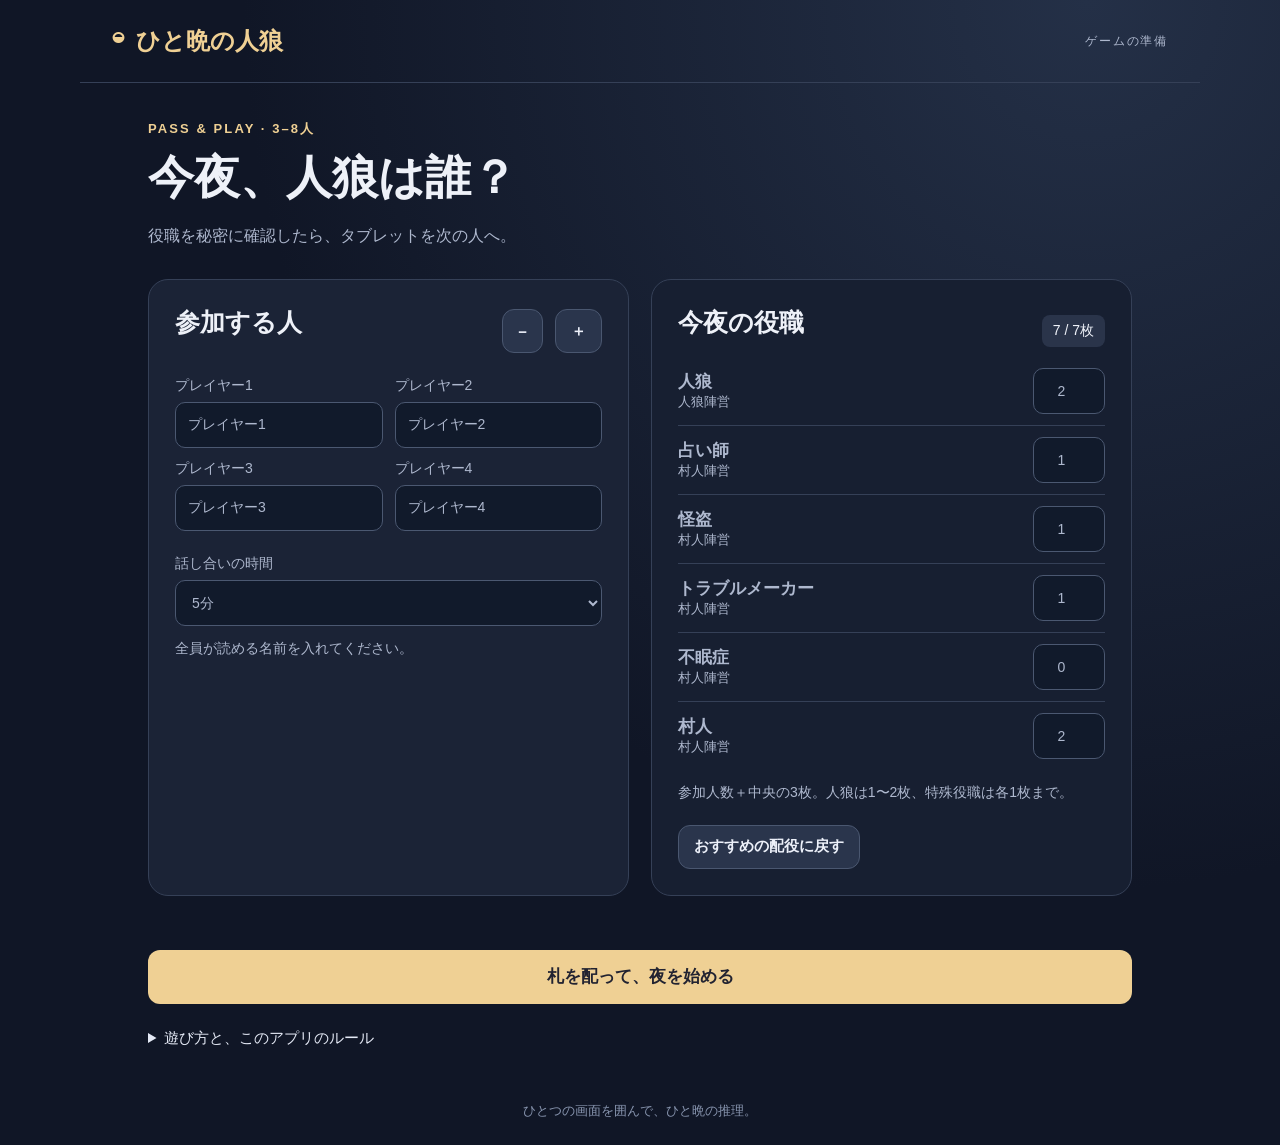
==== index.html @ 04d950d1 "Publish tablet pass-and-play werewolf game" ====
<!doctype html>
<html lang="ja"><head><meta charset="utf-8"><meta name="viewport" content="width=device-width,initial-scale=1"><meta name="theme-color" content="#11182b"><title>ひと晩の人狼</title><link rel="icon" href="data:image/svg+xml,%3Csvg xmlns='http://www.w3.org/2000/svg' viewBox='0 0 32 32'%3E%3Crect width='32' height='32' rx='8' fill='%2311182b'/%3E%3Cpath d='M23 7A11 11 0 1 0 25 24A10 10 0 0 1 23 7' fill='%23edcd87'/%3E%3C/svg%3E"><style>:root{color-scheme:dark;font-family:"Yu Gothic UI","Hiragino Sans",sans-serif;color:#eef1f8;background:#101626;--muted:#aeb8ce;--gold:#efd094;--line:#354057}*{box-sizing:border-box}body{margin:0;background:radial-gradient(ellipse at 85% 0,#243047 0,transparent 55%),#101626;min-height:100vh}header{max-width:1120px;margin:auto;padding:25px 32px;display:flex;justify-content:space-between;align-items:center;border-bottom:1px solid var(--line)}header a{color:var(--gold);text-decoration:none;font-size:24px;font-weight:700;display:flex;gap:12px}header span:last-child:not(a span){font-size:12px;letter-spacing:.15em;color:var(--muted)}main{max-width:1040px;margin:auto;padding:36px 28px;min-height:calc(100vh - 150px)}footer{text-align:center;color:#8895af;font-size:13px;padding:15px 20px 25px}h1{font-size:clamp(30px,4vw,46px);margin:10px 0 14px;line-height:1.3}h2{font-size:25px;margin:0 0 18px}h3{font-size:19px;margin:0 0 12px}p{color:var(--muted);line-height:1.8;margin:10px 0 20px;font-size:16px}.eyebrow{color:var(--gold);font-size:13px;font-weight:700;letter-spacing:.16em}.intro{margin-bottom:28px}.layout{display:grid;grid-template-columns:1fr 1fr;gap:22px}.panel{background:#1b2336;border:1px solid var(--line);border-radius:20px;padding:26px}.panel.soft{background:#171f31}.row{display:flex;gap:14px;align-items:center;justify-content:space-between}.stack{display:grid;gap:12px}.names{display:grid;grid-template-columns:1fr 1fr;gap:12px;margin-top:20px}label{font-size:14px;color:var(--muted);display:grid;gap:7px}input,select{font:inherit;color:inherit;background:#111a2b;border:1px solid #4b5871;border-radius:10px;min-height:46px;padding:10px 12px;width:100%}input[type=number]{width:72px;text-align:center}button{font:inherit;font-size:17px;font-weight:700;border:0;border-radius:12px;background:var(--gold);color:#222331;padding:15px 22px;min-height:54px;cursor:pointer;touch-action:manipulation}button:hover{filter:brightness(1.09)}button:disabled{opacity:.4;cursor:default}button.secondary{background:#2a354c;color:#ecf0f9;border:1px solid #4a5770}button.small{min-height:44px;padding:9px 15px;font-size:15px}button:focus-visible,a:focus-visible,input:focus-visible,select:focus-visible,summary:focus-visible{outline:3px solid #85c5ff;outline-offset:4px}.wide{width:100%;margin-top:20px}.role-row{display:grid;grid-template-columns:1fr auto;align-items:center;gap:15px;border-bottom:1px solid #354057;padding:11px 0}.role-row:last-child{border:0}.role-row strong{display:block;font-size:17px}.role-row span{font-size:13px;color:var(--muted)}.note{font-size:14px;color:var(--muted)}.error{color:#ffb1aa;font-size:15px;min-height:22px;margin-top:12px}details{margin-top:20px;line-height:1.8;color:var(--muted)}summary{cursor:pointer;color:#e4e9f5;font-size:15px}details p{font-size:14px} .handoff{max-width:620px;margin:30px auto;text-align:center}.seal{width:90px;height:90px;margin:0 auto 25px;border:1px solid #77829b;border-radius:50%;display:grid;place-items:center;font-size:38px;color:var(--gold);background:#242e43}.handoff h1{overflow-wrap:anywhere}.progress{margin:22px auto;display:flex;justify-content:center;gap:7px}.dot{height:6px;width:27px;border-radius:4px;background:#38435a}.dot.done{background:var(--gold)}.private{max-width:760px;margin:auto}.secret-head{display:flex;justify-content:space-between;align-items:center;gap:14px;margin-bottom:25px}.role-card{border:1px solid #9b895f;background:linear-gradient(120deg,#343440,#232c3c);text-align:center;padding:28px;border-radius:18px;margin-bottom:23px}.role-card.wolf{border-color:#a86c73;background:linear-gradient(120deg,#453040,#252738)}.role-card h1{color:var(--gold);font-size:38px}.role-card p{margin:4px 0}.choices{display:grid;grid-template-columns:repeat(2,minmax(0,1fr));gap:12px}.choice{background:#222d43;color:#f0f3fb;border:1px solid #56637b;overflow-wrap:anywhere}.choice.selected{background:#4b4638;border:2px solid var(--gold);color:var(--gold)}.reveal{padding:22px;background:#132c31;border:1px solid #49767c;border-radius:14px;margin:18px 0;color:#d6f3eb}.reveal strong{font-size:22px;display:block;margin:6px 0}.center-label{display:block;font-size:14px;color:var(--muted);margin:22px 0 12px}.clock{text-align:center;font-size:clamp(70px,12vw,116px);font-variant-numeric:tabular-nums;color:var(--gold);margin:26px 0}.discussion{max-width:700px;margin:auto}.badges{display:flex;flex-wrap:wrap;gap:8px;margin:18px 0}.badge{font-size:14px;background:#2a344a;border-radius:8px;padding:7px 11px}.result-table{width:100%;border-collapse:collapse;margin-top:16px;text-align:left}.result-table th,.result-table td{padding:14px 8px;border-bottom:1px solid var(--line);font-size:15px;overflow-wrap:anywhere}.result-table th{color:var(--muted);font-weight:400}.result-table tr.exiled{background:#42313e}.win{color:var(--gold)}#privacy{position:fixed;inset:0;z-index:9;background:#101626;display:grid;place-items:center;padding:24px}#privacy[hidden]{display:none}#privacy .panel{max-width:520px;width:100%;text-align:center}.actions{display:flex;gap:12px;flex-wrap:wrap}.actions button{flex:1}.public-grid{display:grid;grid-template-columns:1fr 1fr;gap:22px}.muted{color:var(--muted)}@media(max-width:700px){header{padding:18px 20px}header a{font-size:20px}main{padding:26px 18px}.layout,.public-grid{grid-template-columns:1fr}.panel{padding:21px}.handoff{margin:15px auto}.secret-head{align-items:flex-start}.secret-head .small{font-size:13px;padding:9px 10px}.role-card{padding:23px 18px}.result-table th,.result-table td{font-size:13px;padding:12px 5px}.clock{margin:16px 0}.names{gap:10px}h1{font-size:32px}}@media(prefers-reduced-motion:no-preference){main{animation:appear .22s ease-out}@keyframes appear{from{opacity:.7;transform:translateY(4px)}to{opacity:1;transform:none}}}
</style></head>
<body><header><a href="./" aria-label="ひと晩の人狼 ホーム">◒ <span>ひと晩の人狼</span></a><span id="phase">ONE NIGHT</span></header><main id="app"></main><footer>ひとつの画面を囲んで、ひと晩の推理。</footer><div id="privacy" hidden><div class="panel"><span class="eyebrow">画面を隠しました</span><h2>本人だけで確認</h2><p>周りの人に見えないように持ってください。</p><button id="resume">続きの画面を開く</button></div></div><script>'use strict';
const ROLES={wolf:{name:'人狼',text:'ほかの人狼を確認。自分だけなら中央の札を1枚確認できます。'},seer:{name:'占い師',text:'ほかの人1人、または中央の札2枚を確認できます。'},robber:{name:'怪盗',text:'ほかの人1人と交換し、受け取る役職を確認できます。'},trouble:{name:'トラブルメーカー',text:'自分以外の2人の役職を交換。中身は見られません。'},insomniac:{name:'不眠症',text:'夜の終わりに、自分の最終的な役職を確認できます。'},villager:{name:'村人',text:'夜の行動はありません。昼の話し合いで人狼を探しましょう。'}};
const $=s=>document.querySelector(s),app=$('#app');
const esc=s=>String(s).replace(/[&<>"']/g,c=>({'&':'&amp;','<':'&lt;','>':'&gt;','"':'&quot;',"'":'&#39;'}[c]));
let config={names:['プレイヤー1','プレイヤー2','プレイヤー3','プレイヤー4'],counts:{wolf:2,seer:1,robber:1,trouble:1,insomniac:0,villager:2},minutes:5};
let game=null,screen='setup',selected=[],mode='',revealed=false,timer=null,remaining=300,running=false;
function phase(s){$('#phase').textContent=s;}
function paint(html){app.innerHTML=html;window.scrollTo(0,0);}
function button(text,action,cls=''){return `<button class="${cls}" data-action="${action}">${text}</button>`;}
function setup(){screen='setup';phase('ゲームの準備');paint(`<div class="intro"><span class="eyebrow">PASS & PLAY · 3–8人</span><h1>今夜、人狼は誰？</h1><p>役職を秘密に確認したら、タブレットを次の人へ。</p></div><div class="layout"><section class="panel"><div class="row"><h2>参加する人</h2><div class="actions">${button('−','minus','secondary small')}${button('＋','plus','secondary small')}</div></div><div class="names">${config.names.map((n,i)=>`<label>プレイヤー${i+1}<input data-name="${i}" value="${esc(n)}" maxlength="20" autocomplete="off"></label>`).join('')}</div><label style="margin-top:24px">話し合いの時間<select id="minutes">${[3,5,7,10].map(m=>`<option value="${m}" ${config.minutes===m?'selected':''}>${m}分</option>`).join('')}</select></label><p class="note">全員が読める名前を入れてください。</p></section><section class="panel soft"><div class="row"><h2>今夜の役職</h2><span id="count" class="badge"></span></div><div>${Object.entries(ROLES).map(([k,r])=>`<label class="role-row"><div><strong>${r.name}</strong><span>${k==='wolf'?'人狼陣営':'村人陣営'}</span></div><input aria-label="${r.name}の枚数" type="number" min="0" max="${k==='wolf'?2:k==='villager'?8:1}" data-role="${k}" value="${config.counts[k]}"></label>`).join('')}</div><p class="note">参加人数＋中央の3枚。人狼は1〜2枚、特殊役職は各1枚まで。</p>${button('おすすめの配役に戻す','preset','secondary small')}</section></div><div id="error" class="error" role="alert"></div>${button('札を配って、夜を始める','start','wide')}<details><summary>遊び方と、このアプリのルール</summary><p>夜は全員が順番に役職を確認して行動します。中央の3枚は誰にも配られない札です。占いは夜の始めの札を見ます。交換は怪盗 → トラブルメーカーの順で処理し、最後に不眠症が確認します。怪盗とトラブルメーカーは行動を見送ることもできます。</p><p>昼は自由に話し合い、嘘をついてもかまいません。最後に自分以外の1人へ秘密投票。2票以上を集めた最多得票者を処刑します。同数なら全員処刑、全員1票以下なら処刑なしです。</p><p>勝敗は交換後の役職で決まります。人狼がいる場合は1人でも人狼を処刑すると村人陣営の勝ち。誰も人狼でなければ、処刑なしで村人陣営の勝ちです。本アプリは6種類の役職を使う簡易ルールです。</p><p>受け渡す前に必ず「隠して次の人へ」を押してください。画面を離れると秘密の画面を隠します。途中でページを再読み込みするとゲームはリセットされます。</p></details>`);count();}
function count(){const total=Object.values(config.counts).reduce((a,b)=>a+b,0);$('#count').textContent=`${total} / ${config.names.length+3}枚`;}
function preset(){config.counts={wolf:2,seer:1,robber:1,trouble:1,insomniac:config.names.length>=5?1:0,villager:config.names.length-2-(config.names.length>=5?1:0)};setup();}
function shuffle(a){for(let i=a.length-1;i>0;i--){const buf=new Uint32Array(1);let x;const limit=Math.floor(4294967296/(i+1))*(i+1);do{crypto.getRandomValues(buf);x=buf[0];}while(x>=limit);const j=x%(i+1);[a[i],a[j]]=[a[j],a[i]];}return a;}
function start(){const n=config.names.map(x=>x.trim());const c=config.counts;let err='';if(n.some(x=>!x))err='全員の名前を入れてください。';else if(new Set(n).size!==n.length)err='区別できるように、名前を変えてください。';else if(Object.entries(c).some(([k,v])=>!Number.isInteger(v)||v<0||v>(k==='wolf'?2:k==='villager'?8:1)))err='役職の枚数を確認してください。';else if(c.wolf<1)err='人狼を1〜2枚入れてください。';else if(Object.values(c).reduce((a,b)=>a+b,0)!==n.length+3)err=`役職を合計${n.length+3}枚にしてください。`;if(err){$('#error').textContent=err;return;}config.names=n;const deck=shuffle(Object.entries(c).flatMap(([k,v])=>Array(v).fill(k)));game={names:[...n],original:deck.slice(0,n.length),final:deck.slice(0,n.length),center:deck.slice(n.length),i:0,stage:'night',rob:null,trouble:null,votes:[],log:[]};remaining=config.minutes*60;handoff();}
function handoff(){screen='handoff';revealed=false;selected=[];mode='';phase(game.stage==='night'?'夜 · 役職と行動':game.stage==='check'?'夜 · 最後の確認':'昼 · 秘密投票');const title=game.stage==='vote'?'秘密の投票':game.stage==='check'?'夜の終わりの確認':'役職と夜の行動';paint(`<section class="panel handoff"><div class="seal" aria-hidden="true">◒</div><span class="eyebrow">${title} · ${game.i+1} / ${game.names.length}</span><h1>${esc(game.names[game.i])}さんへ</h1><p>タブレットを渡してください。<br>本人だけが画面を見られる状態で開きます。</p><div class="progress">${game.names.map((_,i)=>`<span class="dot ${i<game.i?'done':''}"></span>`).join('')}</div>${button('私です。画面を開く','open','wide')}<p class="note">まだ役職や投票先は表示されていません。</p></section>`);}
function privateShell(content){paint(`<section class="private"><div class="secret-head"><span class="eyebrow">${esc(game.names[game.i])}さんだけの画面</span>${button('画面を隠す','hide','secondary small')}</div>${content}</section>`);}
function options(indices,center=false){return `<div class="choices">${indices.map(i=>`<button class="choice ${selected.includes((center?'c':'p')+i)?'selected':''}" aria-pressed="${selected.includes((center?'c':'p')+i)}" data-pick="${center?'c':'p'}${i}">${center?'中央 '+['A','B','C'][i]:esc(game.names[i])}</button>`).join('')}</div>`;}
function other(){return game.names.map((_,i)=>i).filter(i=>i!==game.i);}
function nextButton(){return button(game.i===game.names.length-1?'隠して、この確認を終える':'隠して次の人へ','next','wide');}
function open(){screen='private';revealed=false;selected=[];mode='';if(game.stage==='vote'){vote();return;}if(game.stage==='check'){privateShell(`<div class="panel"><h2>夜が明けます</h2>${game.original[game.i]==='insomniac'?`<p>あなたは不眠症でした。交換が終わった今の役職です。</p><div class="role-card ${game.final[game.i]==='wolf'?'wolf':''}"><span class="eyebrow">今のあなたの役職</span><h1>${ROLES[game.final[game.i]].name}</h1></div>`:'<p>あなたの最後の確認はありません。<br>全員の確認が終わったら、話し合いを始めます。</p>'}${nextButton()}</div>`);return;}night();}
function night(){const role=game.original[game.i],r=ROLES[role];let html=`<div class="role-card ${role==='wolf'?'wolf':''}"><span class="eyebrow">夜の始めのあなた</span><h1>${r.name}</h1><p>${role==='wolf'?'人狼陣営':'村人陣営'}</p></div><section class="panel"><h2>今夜の行動</h2><p>${r.text}</p>`;
if(role==='wolf'){const mates=other().filter(i=>game.original[i]==='wolf');if(mates.length)html+=`<div class="reveal">あなたの仲間<strong>${mates.map(i=>esc(game.names[i])).join('、')}</strong></div>${nextButton()}`;else if(revealed)html+=revealHTML()+nextButton();else html+=`<p>ほかの参加者に人狼はいません。中央を1枚選んでください。</p>${options([0,1,2],true)}${button('選んだ札を見る','reveal','wide')}`;}
else if(role==='seer'){if(revealed)html+=revealHTML()+nextButton();else{html+=`<div class="actions">${button('1人の役職を見る','seer-player',mode==='player'?'':'secondary')}${button('中央を2枚見る','seer-center',mode==='center'?'':'secondary')}</div>`;if(mode)html+=`<p>${mode==='center'?'中央の札を2枚選んでください。':'確認する人を選んでください。'}</p>${mode==='center'?options([0,1,2],true):options(other())}${button('選んだ札を見る','reveal','wide')}`;}}
else if(role==='robber'||role==='trouble'){if(revealed){html+=role==='robber'?revealHTML():`<div class="reveal">${selected.map(t=>esc(game.names[+t.slice(1)])).join('さんと')}さんの交換を予約しました。<p>中身は確認できません。</p></div>`;html+=nextButton();}else html+=`${options(other())}${button(role==='robber'?'この人と交換する':'この2人を交換する','exchange','wide')}${button('交換せずに終える','skip','secondary wide')}`;}
else html+=`<p>${role==='insomniac'?'全員の行動が終わった後、もう一度タブレットを回します。そのときに自分の役職を確認してください。':'今夜は静かに休みます。最初の役職を覚えておきましょう。'}</p>${nextButton()}`;
privateShell(html+'</section>');const confirm=$('[data-action="reveal"], [data-action="exchange"]');if(confirm)confirm.disabled=selected.length!==(role==='trouble'||(role==='seer'&&mode==='center')?2:1);}
function revealHTML(){return `<div class="reveal">${selected.map(t=>`<span>${t[0]==='c'?'中央 '+['A','B','C'][+t.slice(1)]:esc(game.names[+t.slice(1)])+'さん'}${game.original[game.i]==='robber'?'と交換して受け取る役職':''}</span><strong>${ROLES[t[0]==='c'?game.center[+t.slice(1)]:game.original[+t.slice(1)]].name}</strong>`).join('')}</div>`;}
function resolveNight(){game.final=[...game.original];if(game.rob){const [a,b]=game.rob;[game.final[a],game.final[b]]=[game.final[b],game.final[a]];game.log.push(`怪盗：${game.names[a]}さんと${game.names[b]}さんを交換`);}if(game.trouble){const[a,b]=game.trouble;[game.final[a],game.final[b]]=[game.final[b],game.final[a]];game.log.push(`トラブルメーカー：${game.names[a]}さんと${game.names[b]}さんを交換`);}}
function next(){hideOff();game.i++;if(game.i<game.names.length){handoff();return;}game.i=0;if(game.stage==='night'){resolveNight();game.stage='check';handoff();}else if(game.stage==='check')discussion();else results();}
function discussion(){screen='discussion';phase('昼 · 話し合い');paint(`<section class="discussion"><span class="eyebrow">全員で画面を見てください</span><h1>朝になりました。</h1><p>見た札、交換した相手、気になる発言。<br>情報を持ち寄って、人狼を見つけましょう。</p><div class="badges">${Object.entries(config.counts).filter(([,v])=>v).map(([k,v])=>`<span class="badge">${ROLES[k].name} × ${v}</span>`).join('')}</div><div class="panel"><div id="clock" class="clock"></div><div class="actions">${button('タイマーを始める','timer')}${button('時間を戻す','reset-time','secondary')}</div><p class="note">時間が来ても、自動で投票には進みません。</p></div>${button('話し合いを終えて、秘密投票へ','begin-vote','secondary wide')}<p class="note">勝敗は夜の交換が終わった後の役職で決まります。</p></section>`);clock();}
function clock(){if(!$('#clock'))return;$('#clock').textContent=`${Math.floor(remaining/60)}:${String(remaining%60).padStart(2,'0')}`;const b=$('[data-action="timer"]');b.textContent=running?'一時停止':remaining===0?'時間になりました':'タイマーを始める';b.disabled=remaining===0;}
let deadline=0;
function stopTimer(){clearInterval(timer);timer=null;running=false;}
function toggleTimer(){if(running){remaining=Math.max(0,Math.ceil((deadline-Date.now())/1000));stopTimer();}else{running=true;deadline=Date.now()+remaining*1000;timer=setInterval(()=>{remaining=Math.max(0,Math.ceil((deadline-Date.now())/1000));if(!remaining)stopTimer();clock();},250);}clock();}
function vote(){privateShell(`<div class="panel"><span class="eyebrow">秘密投票</span><h1>人狼だと思う人は？</h1><p>自分以外の1人を選んでください。投票先は結果発表まで隠します。</p>${options(other())}${button('投票を確定して、画面を隠す','cast','wide')}</div>`);$('[data-action="cast"]').disabled=selected.length!==1;}
function outcome(g){const counts=g.names.map((_,i)=>g.votes.filter(v=>v===i).length),max=Math.max(...counts),exiled=counts.map((v,i)=>v===max&&max>=2?i:-1).filter(i=>i>=0),wolves=g.final.map((r,i)=>r==='wolf'?i:-1).filter(i=>i>=0),village=wolves.length?exiled.some(i=>wolves.includes(i)):exiled.length===0;return {counts,exiled,wolves,village};}
function results(){screen='results';phase('結果発表');const o=outcome(game);paint(`<span class="eyebrow">夜が明けて、正体がわかる</span><h1 class="win">${o.village?'村人陣営の勝ち':o.wolves.length?'人狼陣営の勝ち':'村人陣営の負け'}</h1><p>${o.exiled.length?'処刑された人：'+o.exiled.map(i=>esc(game.names[i])+'さん').join('、'):'全員の得票が1票以下のため、処刑なし。'}<br>${o.wolves.length?(o.village?'人狼が処刑されました。':'人狼は誰も処刑されませんでした。'):'参加者の中に人狼はいませんでした。'}</p><section class="panel"><h2>最後の役職</h2><table class="result-table"><thead><tr><th>名前</th><th>最初</th><th>最後</th><th>得票</th></tr></thead><tbody>${game.names.map((n,i)=>`<tr class="${o.exiled.includes(i)?'exiled':''}"><td>${esc(n)}${o.exiled.includes(i)?'<br><span class="note">処刑</span>':''}</td><td>${ROLES[game.original[i]].name}</td><td>${ROLES[game.final[i]].name}</td><td>${o.counts[i]}票</td></tr>`).join('')}</tbody></table><p class="note">勝った人：${game.names.filter((_,i)=>o.village?game.final[i]!=='wolf':o.wolves.length&&game.final[i]==='wolf').map(esc).join('、')||'なし'}</p></section><div class="public-grid" style="margin-top:22px"><section class="panel"><h3>中央の札</h3><div class="badges">${game.center.map((r,i)=>`<span class="badge">${['A','B','C'][i]} · ${ROLES[r].name}</span>`).join('')}</div><h3 style="margin-top:20px">夜の交換</h3><p>${game.log.length?game.log.map(esc).join('<br>'):'交換はありませんでした。'}</p></section><section class="panel"><h3>投票の記録</h3><div class="stack">${game.names.map((n,i)=>`<div class="row"><span>${esc(n)}</span><span class="muted">→ ${esc(game.names[game.votes[i]])}</span></div>`).join('')}</div></section></div>${button('同じメンバーでもう一度','again','wide')}${button('人数・配役を変更する','setup','secondary wide')}`);}
function hide(){if(screen==='private')$('#privacy').hidden=false;}
function hideOff(){$('#privacy').hidden=true;}
$('#resume').onclick=hideOff;
document.addEventListener('visibilitychange',()=>{if(document.hidden)hide();});window.addEventListener('blur',hide);
app.addEventListener('input',e=>{if(e.target.dataset.name!==undefined)config.names[+e.target.dataset.name]=e.target.value;if(e.target.dataset.role){config.counts[e.target.dataset.role]=Number(e.target.value);count();}if(e.target.id==='minutes')config.minutes=+e.target.value;});
app.addEventListener('click',e=>{const b=e.target.closest('button');if(!b||b.disabled)return;const a=b.dataset.action,t=b.dataset.pick;if(t){const role=game.original[game.i],limit=game.stage==='vote'?1:role==='trouble'||(role==='seer'&&mode==='center')?2:1;if(selected.includes(t))selected=selected.filter(x=>x!==t);else if(limit===1)selected=[t];else if(selected.length<limit)selected.push(t);game.stage==='vote'?vote():night();return;}switch(a){case'plus':if(config.names.length<8){config.names.push('プレイヤー'+(config.names.length+1));preset();}break;case'minus':if(config.names.length>3){config.names.pop();preset();}break;case'preset':preset();break;case'start':start();break;case'open':open();break;case'hide':hide();break;case'seer-player':mode='player';selected=[];night();break;case'seer-center':mode='center';selected=[];night();break;case'reveal':revealed=true;night();break;case'exchange':if(game.original[game.i]==='robber')game.rob=[game.i,+selected[0].slice(1)];else game.trouble=selected.map(t=>+t.slice(1));revealed=true;night();break;case'skip':next();break;case'next':next();break;case'timer':toggleTimer();break;case'reset-time':stopTimer();remaining=config.minutes*60;clock();break;case'begin-vote':stopTimer();game.stage='vote';game.i=0;handoff();break;case'cast':game.votes[game.i]=+selected[0].slice(1);next();break;case'again':start();break;case'setup':stopTimer();game=null;setup();break;}});
setup();
</script></body></html>
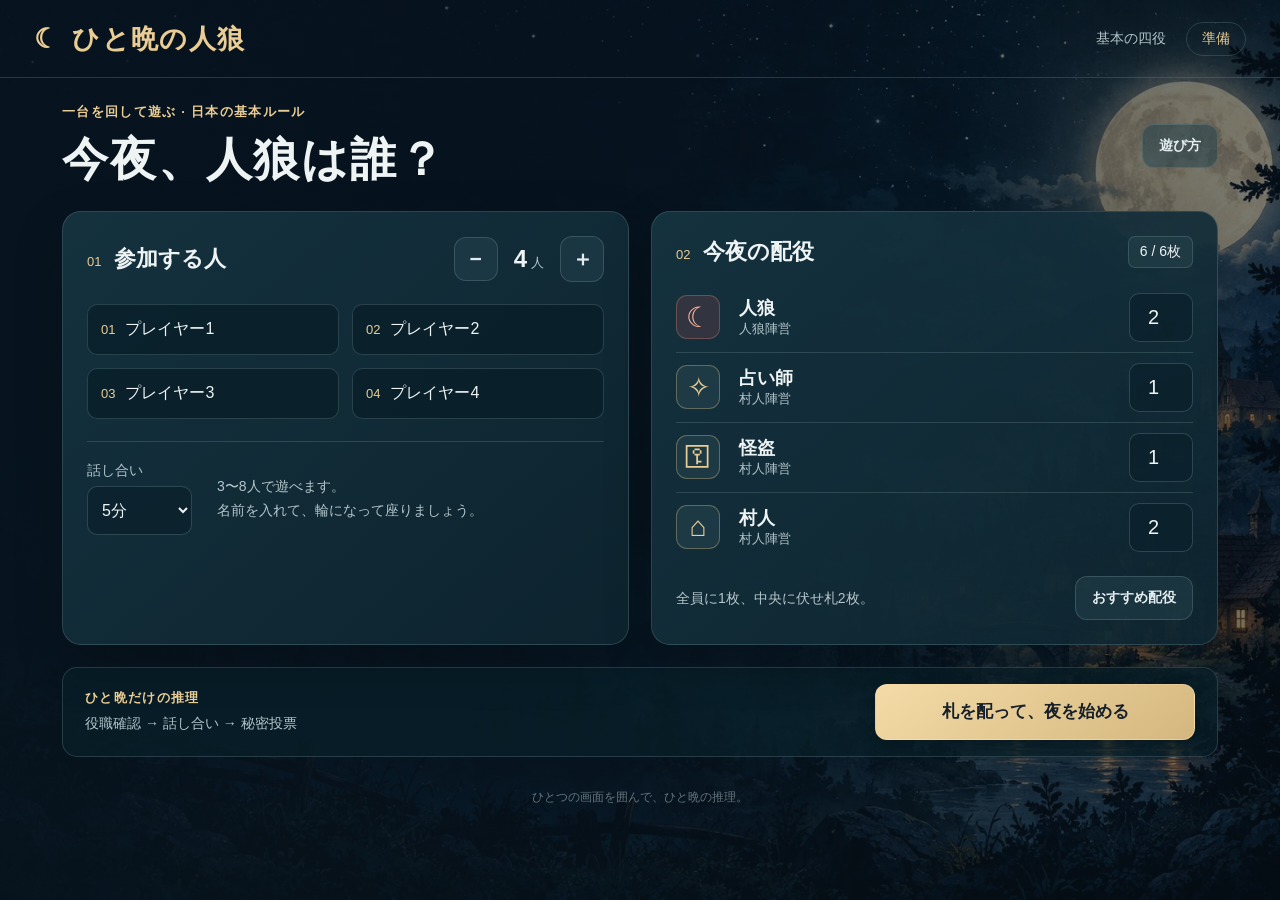
==== commit e47f2d3f: "Use Japanese base rules and redesign for landscape tablets" ====
--- a/index.html
+++ b/index.html
@@ -1,49 +1,52 @@
 <!doctype html>
-<html lang="ja"><head><meta charset="utf-8"><meta name="viewport" content="width=device-width,initial-scale=1"><meta name="theme-color" content="#11182b"><title>ひと晩の人狼</title><link rel="icon" href="data:image/svg+xml,%3Csvg xmlns='http://www.w3.org/2000/svg' viewBox='0 0 32 32'%3E%3Crect width='32' height='32' rx='8' fill='%2311182b'/%3E%3Cpath d='M23 7A11 11 0 1 0 25 24A10 10 0 0 1 23 7' fill='%23edcd87'/%3E%3C/svg%3E"><style>:root{color-scheme:dark;font-family:"Yu Gothic UI","Hiragino Sans",sans-serif;color:#eef1f8;background:#101626;--muted:#aeb8ce;--gold:#efd094;--line:#354057}*{box-sizing:border-box}body{margin:0;background:radial-gradient(ellipse at 85% 0,#243047 0,transparent 55%),#101626;min-height:100vh}header{max-width:1120px;margin:auto;padding:25px 32px;display:flex;justify-content:space-between;align-items:center;border-bottom:1px solid var(--line)}header a{color:var(--gold);text-decoration:none;font-size:24px;font-weight:700;display:flex;gap:12px}header span:last-child:not(a span){font-size:12px;letter-spacing:.15em;color:var(--muted)}main{max-width:1040px;margin:auto;padding:36px 28px;min-height:calc(100vh - 150px)}footer{text-align:center;color:#8895af;font-size:13px;padding:15px 20px 25px}h1{font-size:clamp(30px,4vw,46px);margin:10px 0 14px;line-height:1.3}h2{font-size:25px;margin:0 0 18px}h3{font-size:19px;margin:0 0 12px}p{color:var(--muted);line-height:1.8;margin:10px 0 20px;font-size:16px}.eyebrow{color:var(--gold);font-size:13px;font-weight:700;letter-spacing:.16em}.intro{margin-bottom:28px}.layout{display:grid;grid-template-columns:1fr 1fr;gap:22px}.panel{background:#1b2336;border:1px solid var(--line);border-radius:20px;padding:26px}.panel.soft{background:#171f31}.row{display:flex;gap:14px;align-items:center;justify-content:space-between}.stack{display:grid;gap:12px}.names{display:grid;grid-template-columns:1fr 1fr;gap:12px;margin-top:20px}label{font-size:14px;color:var(--muted);display:grid;gap:7px}input,select{font:inherit;color:inherit;background:#111a2b;border:1px solid #4b5871;border-radius:10px;min-height:46px;padding:10px 12px;width:100%}input[type=number]{width:72px;text-align:center}button{font:inherit;font-size:17px;font-weight:700;border:0;border-radius:12px;background:var(--gold);color:#222331;padding:15px 22px;min-height:54px;cursor:pointer;touch-action:manipulation}button:hover{filter:brightness(1.09)}button:disabled{opacity:.4;cursor:default}button.secondary{background:#2a354c;color:#ecf0f9;border:1px solid #4a5770}button.small{min-height:44px;padding:9px 15px;font-size:15px}button:focus-visible,a:focus-visible,input:focus-visible,select:focus-visible,summary:focus-visible{outline:3px solid #85c5ff;outline-offset:4px}.wide{width:100%;margin-top:20px}.role-row{display:grid;grid-template-columns:1fr auto;align-items:center;gap:15px;border-bottom:1px solid #354057;padding:11px 0}.role-row:last-child{border:0}.role-row strong{display:block;font-size:17px}.role-row span{font-size:13px;color:var(--muted)}.note{font-size:14px;color:var(--muted)}.error{color:#ffb1aa;font-size:15px;min-height:22px;margin-top:12px}details{margin-top:20px;line-height:1.8;color:var(--muted)}summary{cursor:pointer;color:#e4e9f5;font-size:15px}details p{font-size:14px} .handoff{max-width:620px;margin:30px auto;text-align:center}.seal{width:90px;height:90px;margin:0 auto 25px;border:1px solid #77829b;border-radius:50%;display:grid;place-items:center;font-size:38px;color:var(--gold);background:#242e43}.handoff h1{overflow-wrap:anywhere}.progress{margin:22px auto;display:flex;justify-content:center;gap:7px}.dot{height:6px;width:27px;border-radius:4px;background:#38435a}.dot.done{background:var(--gold)}.private{max-width:760px;margin:auto}.secret-head{display:flex;justify-content:space-between;align-items:center;gap:14px;margin-bottom:25px}.role-card{border:1px solid #9b895f;background:linear-gradient(120deg,#343440,#232c3c);text-align:center;padding:28px;border-radius:18px;margin-bottom:23px}.role-card.wolf{border-color:#a86c73;background:linear-gradient(120deg,#453040,#252738)}.role-card h1{color:var(--gold);font-size:38px}.role-card p{margin:4px 0}.choices{display:grid;grid-template-columns:repeat(2,minmax(0,1fr));gap:12px}.choice{background:#222d43;color:#f0f3fb;border:1px solid #56637b;overflow-wrap:anywhere}.choice.selected{background:#4b4638;border:2px solid var(--gold);color:var(--gold)}.reveal{padding:22px;background:#132c31;border:1px solid #49767c;border-radius:14px;margin:18px 0;color:#d6f3eb}.reveal strong{font-size:22px;display:block;margin:6px 0}.center-label{display:block;font-size:14px;color:var(--muted);margin:22px 0 12px}.clock{text-align:center;font-size:clamp(70px,12vw,116px);font-variant-numeric:tabular-nums;color:var(--gold);margin:26px 0}.discussion{max-width:700px;margin:auto}.badges{display:flex;flex-wrap:wrap;gap:8px;margin:18px 0}.badge{font-size:14px;background:#2a344a;border-radius:8px;padding:7px 11px}.result-table{width:100%;border-collapse:collapse;margin-top:16px;text-align:left}.result-table th,.result-table td{padding:14px 8px;border-bottom:1px solid var(--line);font-size:15px;overflow-wrap:anywhere}.result-table th{color:var(--muted);font-weight:400}.result-table tr.exiled{background:#42313e}.win{color:var(--gold)}#privacy{position:fixed;inset:0;z-index:9;background:#101626;display:grid;place-items:center;padding:24px}#privacy[hidden]{display:none}#privacy .panel{max-width:520px;width:100%;text-align:center}.actions{display:flex;gap:12px;flex-wrap:wrap}.actions button{flex:1}.public-grid{display:grid;grid-template-columns:1fr 1fr;gap:22px}.muted{color:var(--muted)}@media(max-width:700px){header{padding:18px 20px}header a{font-size:20px}main{padding:26px 18px}.layout,.public-grid{grid-template-columns:1fr}.panel{padding:21px}.handoff{margin:15px auto}.secret-head{align-items:flex-start}.secret-head .small{font-size:13px;padding:9px 10px}.role-card{padding:23px 18px}.result-table th,.result-table td{font-size:13px;padding:12px 5px}.clock{margin:16px 0}.names{gap:10px}h1{font-size:32px}}@media(prefers-reduced-motion:no-preference){main{animation:appear .22s ease-out}@keyframes appear{from{opacity:.7;transform:translateY(4px)}to{opacity:1;transform:none}}}
+<html lang="ja"><head><meta charset="utf-8"><meta name="viewport" content="width=device-width,initial-scale=1"><meta name="theme-color" content="#11182b"><title>ひと晩の人狼</title><link rel="icon" href="data:image/svg+xml,%3Csvg xmlns='http://www.w3.org/2000/svg' viewBox='0 0 32 32'%3E%3Crect width='32' height='32' rx='8' fill='%2311182b'/%3E%3Cpath d='M23 7A11 11 0 1 0 25 24A10 10 0 0 1 23 7' fill='%23edcd87'/%3E%3C/svg%3E"><style>:root{--night-art:url('[data-uri]')}
+:root{color-scheme:dark;font-family:"Yu Gothic UI","Hiragino Sans",sans-serif;color:#eef3f4;background:#0a1721;--muted:#b3c5cb;--gold:#eacd94;--line:#66818755;--surface:#122b36e8}*{box-sizing:border-box}body{margin:0;min-height:100vh;background:linear-gradient(90deg,#081621d9,#08162188),var(--night-art) center/cover fixed,#0b1d29}button,input,select{font:inherit}button{font-size:17px;font-weight:700;min-height:56px;padding:14px 22px;border:1px solid #ffdfaa66;border-radius:12px;color:#15202a;background:linear-gradient(145deg,#f4dba7,#d4b77e);box-shadow:0 5px 18px #0003;cursor:pointer;touch-action:manipulation}button:hover{filter:brightness(1.12)}button:disabled{opacity:.4;cursor:default;filter:none}button.secondary{color:#e3edf0;border-color:#738f9655;background:#24424e88;box-shadow:none}button.small{font-size:14px;min-height:44px;padding:10px 16px}button:focus-visible,input:focus-visible,select:focus-visible,summary:focus-visible,a:focus-visible{outline:3px solid #83d6f0;outline-offset:3px}header{height:78px;padding:0 34px;max-width:1320px;margin:auto;display:flex;align-items:center;justify-content:space-between;border-bottom:1px solid var(--line)}.brand{font-family:"Yu Mincho","Hiragino Mincho ProN",serif;font-size:27px;font-weight:700;letter-spacing:.05em;color:var(--gold);display:flex;gap:13px;align-items:center}.header-meta{display:flex;gap:20px;align-items:center;font-size:14px}.edition{color:var(--muted)}#phase{padding:7px 15px;border:1px solid var(--line);border-radius:30px;color:var(--gold)}main{max-width:1220px;margin:auto;padding:24px 32px}footer{font-size:12px;color:#b4c7cc88;text-align:center;padding:8px 20px 15px}h1,h2,h3,p{margin:0}h1{font-family:"Yu Mincho","Hiragino Mincho ProN",serif;font-weight:700;font-size:clamp(32px,4vw,46px);line-height:1.3;letter-spacing:.04em}h2{font-size:22px;line-height:1.45}h3{font-size:18px;line-height:1.5}p{font-size:16px;line-height:1.75;color:var(--muted);margin-top:13px}.eyebrow{font-size:13px;font-weight:700;color:var(--gold);letter-spacing:.1em;display:inline-block;margin-bottom:9px}.row{display:flex;justify-content:space-between;align-items:center;gap:14px}.panel{background:linear-gradient(140deg,#163441ed,#0e2530ed);border:1px solid var(--line);border-radius:19px;padding:24px;box-shadow:0 18px 50px #0003;min-width:0}.setup-heading{display:flex;justify-content:space-between;align-items:center;margin-bottom:21px}.layout{display:grid;grid-template-columns:1fr 1fr;gap:22px}.section-number{font-size:13px;color:var(--gold);font-weight:400;margin-right:6px}.counter{display:flex;align-items:center;gap:16px}.counter button{width:44px;padding:8px;font-size:21px}.counter strong{font-size:24px;font-variant-numeric:tabular-nums;white-space:nowrap}.counter small{font-size:13px;color:var(--muted);padding-left:4px;font-weight:400}.names{display:grid;grid-template-columns:1fr 1fr;gap:13px;margin-top:22px}.names label{position:relative;display:flex;align-items:center;gap:10px;background:#081d27b3;border:1px solid #68838b55;border-radius:10px;padding:0 13px}.seat{font-size:13px;color:var(--gold);font-variant-numeric:tabular-nums}input,select{width:100%;min-height:49px;color:#eef3f4;border:1px solid #6e909755;border-radius:10px;padding:10px;background:#0b202bb3;font-size:16px}.names input{border:0;background:none;padding:10px 0;min-width:0}input[type=number]{width:64px;text-align:center;font-size:20px}label{font-size:14px;color:var(--muted)}.setup-settings{display:flex;gap:25px;align-items:center;border-top:1px solid var(--line);padding-top:20px;margin-top:22px}.setup-settings label{display:grid;gap:6px;min-width:105px}.setup-settings p{font-size:14px;margin:0}.badge{padding:6px 11px;border:1px solid #718d9555;border-radius:7px;font-size:14px;background:#233f49aa;white-space:nowrap}.badge.invalid{color:#ffb5aa;border-color:#ba7a70}.role-list{margin-top:15px}.role-row{display:grid;grid-template-columns:48px 1fr 64px;gap:15px;align-items:center;padding:10px 0;border-bottom:1px solid var(--line)}.role-row strong{display:block;font-size:18px;color:#eef3f4}.role-row div span{font-size:13px}.role-row:last-child{border-bottom:0}.role-emblem{height:44px;width:44px;border-radius:11px;display:grid;place-items:center;font-size:28px;color:var(--gold);border:1px solid #c9b48166;background:#29465080}.wolf .role-emblem{background:#563b4677;color:#ffb6a0;border-color:#ba7a7066}.deck-note{margin-top:14px}.deck-note p{font-size:14px;margin:0}.launch-bar{display:flex;align-items:center;justify-content:space-between;gap:20px;background:#09202abb;border:1px solid var(--line);border-radius:15px;padding:16px 22px;margin-top:22px}.launch-bar p{margin:0;font-size:14px}.launch-bar .eyebrow{margin-bottom:4px}.launch-bar button{min-width:320px}.error{color:#ffb5aa;font-size:14px}.error:not(:empty){margin-top:6px}.wide{width:100%;margin-top:18px}.handoff{display:grid;grid-template-columns:290px minmax(0,480px);justify-content:center;gap:65px;align-items:center;min-height:520px}.card-back{height:370px;max-width:260px;width:100%;padding:28px;border:1px solid #d6c28f99;border-radius:20px;outline:1px solid #d6c28f55;outline-offset:-12px;background:radial-gradient(ellipse,#36626a99,#0b243399),var(--night-art) 75% center/cover;box-shadow:0 22px 60px #0008,0 0 40px #96b9bc15;display:flex;align-items:center;justify-content:space-between;flex-direction:column;transform:rotate(-5deg)}.moon-mark{font-size:120px;line-height:1;color:var(--gold);text-shadow:0 0 35px #eacd9466}.card-ornament{color:var(--gold);font-size:18px}.card-caption{font-family:"Yu Mincho",serif;letter-spacing:.2em;color:var(--gold);font-size:19px}.handoff h1{overflow-wrap:anywhere}.handoff h1 small{display:block;font-family:"Yu Gothic UI",sans-serif;letter-spacing:0;font-weight:400;font-size:20px;color:var(--muted);margin-top:13px}.progress{display:flex;gap:7px;margin-top:25px;margin-bottom:7px}.dot{height:5px;width:28px;border-radius:4px;background:#6e8a9355}.dot.done{background:#8ea9ad}.dot.current{background:var(--gold);box-shadow:0 0 12px #eacd9455}.privacy-note{display:block;font-size:14px;color:var(--muted);text-align:center;margin-top:15px}.secret-head{display:flex;justify-content:space-between;align-items:center;margin-bottom:18px}.secret-head .eyebrow{font-size:12px;margin-bottom:3px}.secret-head h2{overflow-wrap:anywhere}.private-grid{display:grid;grid-template-columns:310px 1fr;gap:26px;align-items:stretch}.role-card{border:1px solid #b7a36c99;border-radius:20px;outline:1px solid #b7a36c44;outline-offset:-10px;background:linear-gradient(0deg,#091c2bd9,#254754bb),var(--night-art) 75% center/cover;box-shadow:0 16px 50px #0005;min-height:400px;display:flex;flex-direction:column;align-items:center;justify-content:center;padding:30px;text-align:center}.role-card.wolf{background:linear-gradient(0deg,#191c2aeb,#5a374999),var(--night-art) 75% center/cover;border-color:#cb897b99}.large-emblem{font-size:83px;color:var(--gold);line-height:1.2;margin:15px 0;text-shadow:0 0 35px #efd09544}.role-card h1{font-size:40px;color:var(--gold)}.team-label{font-size:14px;border:1px solid #c9b48166;border-radius:30px;color:var(--gold);padding:5px 15px;margin-top:16px}.role-card p{font-size:14px;margin-top:25px}.action-panel{display:flex;flex-direction:column;min-height:400px}.action-panel>p{margin-bottom:18px}.action-panel .eyebrow{margin-bottom:8px}.actions{display:flex;gap:12px;flex-wrap:wrap}.actions button{flex:1}.mode-switch{margin-bottom:8px}.mode-switch button{font-size:16px}.choices{display:grid;grid-template-columns:1fr 1fr;gap:12px}.choice{display:flex;align-items:center;gap:10px;min-height:62px;color:#edf6f6;background:#1a3946c9;border:1px solid #718f9966;text-align:left;padding:13px 15px;font-size:17px;box-shadow:none;overflow-wrap:anywhere}.choice-number{color:var(--gold);font-size:13px;flex-shrink:0}.choice-check{margin-left:auto;color:#799da7}.choice.selected{background:#665e3977;border-color:var(--gold);box-shadow:inset 0 0 0 1px var(--gold)}.choice.selected .choice-check{color:var(--gold)}.choice span:nth-child(2){min-width:0}.selection-label{font-size:14px!important;margin:10px 0 12px!important}.reveal{background:#132e39;border:1px solid #688d9666;border-left:3px solid var(--gold);padding:22px;border-radius:11px;margin:4px 0 10px}.reveal strong{display:block;color:var(--gold);font-family:"Yu Mincho",serif;font-size:28px;margin:8px 0;overflow-wrap:anywhere}.reveal span{color:var(--muted);font-size:15px}.reveal p{font-size:14px;margin-top:12px}.reveal-item+.reveal-item{border-top:1px solid var(--line);padding-top:15px;margin-top:15px}.robber-result{border-color:#baa57688}.skip{align-self:center;margin-top:12px;background:none!important;border:0!important;color:var(--muted)!important;text-decoration:underline;text-underline-offset:5px;box-shadow:none!important}.action-bottom{margin-top:auto}.center-cards{display:flex;gap:20px;justify-content:center;margin-top:16px}.mini-back{height:115px;width:82px;border:1px solid #d6c28f88;border-radius:10px;outline:1px solid #d6c28f44;outline-offset:-6px;display:grid;place-items:center;color:var(--gold);font-family:serif;font-size:32px;background:radial-gradient(ellipse,#345d6a,#132936)}.quiet-note{text-align:center;margin:25px 0;color:var(--gold)}.quiet-note>span{font-size:46px}.note{font-size:14px;line-height:1.7;color:var(--muted)}.discussion-grid{display:grid;grid-template-columns:1fr 1fr;gap:40px;align-items:center;min-height:520px}.discussion-copy h1{margin:12px 0}.badges{display:flex;gap:8px;flex-wrap:wrap;margin-top:22px}.discussion-hints{border-left:1px solid #d1b97f66;padding-left:20px;margin-top:30px;margin-bottom:20px}.discussion-hints p{font-size:15px;margin-top:17px}.discussion-hints strong{color:#ecf2f3}.timer-panel{text-align:center;padding:34px 25px}.clock{font-size:clamp(70px,10vw,118px);font-family:Georgia,serif;font-variant-numeric:tabular-nums;color:var(--gold);line-height:1.2;margin:22px 0 30px}.timer-panel>.wide{margin-top:25px}.timer-panel .actions button{font-size:15px;padding:14px}.vote-grid{display:grid;grid-template-columns:300px 1fr;gap:28px}.vote-copy{padding:15px 5px}.vote-sigil{font-size:100px;color:var(--gold);line-height:1.2;margin-top:18px}.vote-confirm{margin-top:auto}.vote-confirm p{font-size:15px;margin-top:15px;overflow-wrap:anywhere}.result-heading{display:flex;gap:20px;justify-content:space-between;align-items:center;margin-bottom:22px}.result-heading h1{font-size:34px;color:var(--gold)}.result-heading p{font-size:15px}.result-heading .actions{flex-shrink:0}.result-heading button{font-size:15px;padding:13px 18px}.result-grid{display:grid;grid-template-columns:1.65fr 1fr;gap:22px}.table-wrap{overflow-x:auto}.result-table{width:100%;border-collapse:collapse;text-align:left;margin-top:15px;table-layout:fixed}.result-table th,.result-table td{padding:13px 9px;border-bottom:1px solid var(--line);font-size:16px;overflow-wrap:anywhere}.result-table th{color:var(--muted);font-size:13px;font-weight:400}.result-table th:first-child{width:34%}.result-table th:last-child{width:14%}.result-table tr.exiled{background:#71464c33}.execution{font-size:12px;color:#ffbbab;border:1px solid #b6797066;border-radius:4px;padding:2px 5px;white-space:nowrap}.wolf-text{color:#ffb6a0}.center-results{display:grid;grid-template-columns:1fr 1fr;gap:13px;margin:16px 0 22px}.center-results>div{display:flex;align-items:center;flex-direction:column;gap:10px;border:1px solid #ac9f7066;border-radius:10px;padding:15px;background:#17313c}.center-results>div>span:first-child{font-size:13px;color:var(--muted)}details{margin-top:18px;color:var(--muted);font-size:14px}summary{cursor:pointer;color:#e5edf0;min-height:44px;padding-top:10px}.stack{display:grid;gap:12px;margin-top:15px}.muted{color:var(--muted)}dialog{color:#eef3f4;background:#102631;border:1px solid #7b969b77;border-radius:18px;padding:0;max-width:900px;width:calc(100% - 48px);max-height:calc(100dvh - 50px);box-shadow:0 30px 100px #0009}dialog::backdrop{background:#04101bcc;backdrop-filter:blur(6px)}.rule-modal{padding:28px}.rule-modal>.row{position:sticky;top:-1px;background:#102631;padding-bottom:15px}.rule-sections{display:grid;grid-template-columns:1fr 1fr;gap:22px;margin-top:15px}.rule-sections section{border-top:1px solid var(--line);padding-top:18px}.rule-sections p{font-size:15px}.rule-sections a{color:var(--gold)}#privacy{position:fixed;inset:0;z-index:9;background:#0b1d29;display:grid;place-items:center;padding:24px}#privacy[hidden]{display:none}#privacy .panel{max-width:520px;width:100%;text-align:center}#privacy button{margin-top:22px}#privacy h2{margin-top:12px}body[data-screen=private] footer,body[data-screen=handoff] footer{opacity:.55}@media(min-width:850px) and (max-height:800px){header{height:64px}main{padding:18px 28px}.setup-heading{margin-bottom:15px}h1{font-size:36px}.panel{padding:20px}.names{margin-top:15px;gap:10px}.role-row{padding:8px 0}.setup-settings{padding-top:15px;margin-top:17px}.launch-bar{margin-top:16px;padding:12px 20px}.handoff{min-height:480px}.discussion-grid{min-height:460px}.role-card,.action-panel{min-height:390px}.role-card p{margin-top:18px}.result-table th,.result-table td{padding:10px 8px}}@media(max-width:849px){header{padding:0 22px;height:68px}.brand{font-size:23px}.edition{display:none}main{padding:22px}.layout{gap:15px}.panel{padding:19px}.setup-grid{grid-template-columns:1fr}.launch-bar{align-items:stretch;flex-direction:column;gap:12px}.launch-bar button{min-width:0;width:100%}.handoff{grid-template-columns:220px 1fr;gap:30px;min-height:500px}.card-back{height:315px}.private-grid{grid-template-columns:230px 1fr;gap:18px}.role-card{padding:25px 16px}.role-card h1{font-size:32px}.large-emblem{font-size:66px}.choices{gap:9px}.choice{padding:12px;font-size:15px}.discussion-grid{gap:23px}.discussion-copy h1{font-size:34px}.vote-grid{grid-template-columns:210px 1fr;gap:20px}.result-heading{align-items:flex-start;flex-direction:column}.result-grid{grid-template-columns:1.3fr 1fr}.result-table td{font-size:14px}.header-meta{font-size:13px}}@media(max-width:600px){header{padding:0 18px}.brand{font-size:21px}main{padding:20px 16px}.setup-heading h1{font-size:30px}.setup-heading .eyebrow{font-size:11px}.setup-heading button{padding:9px 13px}.names{gap:10px}.counter{gap:10px}h2{font-size:20px}.deck-note{flex-wrap:wrap}.handoff{grid-template-columns:1fr;gap:24px;min-height:0;text-align:center;padding:18px 5px}.card-back{height:185px;width:135px;margin:auto;padding:21px;transform:rotate(-4deg)}.moon-mark{font-size:61px}.card-caption{font-size:11px}.card-ornament{font-size:12px}.handoff h1{font-size:34px}.handoff h1 small{font-size:18px}.handoff .progress{justify-content:center}.private-grid,.vote-grid,.discussion-grid,.result-grid{grid-template-columns:1fr;gap:19px}.role-card{min-height:0;padding:23px;display:grid;grid-template-columns:75px 1fr;column-gap:16px;text-align:left;justify-content:start}.role-card .eyebrow{grid-column:2;font-size:12px;margin:0}.role-card .large-emblem{grid-column:1;grid-row:1/4;font-size:62px;margin:0;text-align:center}.role-card h1{grid-column:2;font-size:30px;margin-top:3px}.team-label{grid-column:2;justify-self:start;margin-top:6px;font-size:12px;padding:3px 10px}.role-card p{display:none}.action-panel{min-height:0;padding:20px}.private .choices{grid-template-columns:1fr 1fr}.choice{min-height:62px;font-size:15px}.secret-head h2{font-size:19px}.vote-copy{padding:0}.vote-copy h1{font-size:33px}.vote-copy p{font-size:14px}.vote-copy .vote-sigil{display:none}.vote-copy .note{display:none}.vote-copy .progress{margin-top:15px}.discussion-grid{min-height:0}.discussion-hints{margin-top:20px}.timer-panel{padding:26px 20px}.clock{font-size:90px}.result-table td{font-size:14px;padding:12px 6px}.result-heading h1{font-size:30px}.rule-sections{grid-template-columns:1fr}.rule-modal{padding:22px}.rule-modal h2{font-size:21px}dialog{width:calc(100% - 24px)}.result-side{margin-bottom:12px}}@media(prefers-reduced-motion:no-preference){button{transition:filter .15s,background .15s,box-shadow .15s}.role-card,.card-back{animation:arrive .35s ease-out}.reveal{animation:arrive .25s ease-out}@keyframes arrive{from{opacity:.3;translate:0 7px}to{opacity:1;translate:0 0}}}
+@media(min-width:850px){.choices:has(.choice:nth-child(5)){grid-template-columns:repeat(3,minmax(0,1fr))}.choice{min-height:58px;font-size:16px}.action-panel>p{margin-bottom:14px}.skip{margin-top:6px}}
 </style></head>
-<body><header><a href="./" aria-label="ひと晩の人狼 ホーム">◒ <span>ひと晩の人狼</span></a><span id="phase">ONE NIGHT</span></header><main id="app"></main><footer>ひとつの画面を囲んで、ひと晩の推理。</footer><div id="privacy" hidden><div class="panel"><span class="eyebrow">画面を隠しました</span><h2>本人だけで確認</h2><p>周りの人に見えないように持ってください。</p><button id="resume">続きの画面を開く</button></div></div><script>'use strict';
-const ROLES={wolf:{name:'人狼',text:'ほかの人狼を確認。自分だけなら中央の札を1枚確認できます。'},seer:{name:'占い師',text:'ほかの人1人、または中央の札2枚を確認できます。'},robber:{name:'怪盗',text:'ほかの人1人と交換し、受け取る役職を確認できます。'},trouble:{name:'トラブルメーカー',text:'自分以外の2人の役職を交換。中身は見られません。'},insomniac:{name:'不眠症',text:'夜の終わりに、自分の最終的な役職を確認できます。'},villager:{name:'村人',text:'夜の行動はありません。昼の話し合いで人狼を探しましょう。'}};
+<body><header><div class="brand">☾ <span>ひと晩の人狼</span></div><div class="header-meta"><span class="edition">基本の四役</span><span id="phase">準備</span></div></header><main id="app"></main><footer>ひとつの画面を囲んで、ひと晩の推理。</footer><dialog id="rules" aria-label="遊び方"></dialog><div id="privacy" hidden><div class="panel"><span class="eyebrow">画面を隠しました</span><h2>本人だけで確認</h2><p>周りの人に見えないように持ってください。</p><button id="resume">続きの画面を開く</button></div></div><script>'use strict';
+const ROLES={wolf:{name:'人狼',symbol:'☾',team:'人狼陣営',text:'ほかに人狼がいるか確認します。中央の札は見られません。'},seer:{name:'占い師',symbol:'✧',team:'村人陣営',text:'ほかの人1人の役職、または中央の2枚を確認できます。'},robber:{name:'怪盗',symbol:'⚿',team:'村人陣営',text:'自分とほかの人1人の役職を交換して、受け取る札を確認します。'},villager:{name:'村人',symbol:'⌂',team:'村人陣営',text:'夜の行動はありません。話し合いで情報を集め、人狼を探しましょう。'}};
 const $=s=>document.querySelector(s),app=$('#app');
 const esc=s=>String(s).replace(/[&<>"']/g,c=>({'&':'&amp;','<':'&lt;','>':'&gt;','"':'&quot;',"'":'&#39;'}[c]));
-let config={names:['プレイヤー1','プレイヤー2','プレイヤー3','プレイヤー4'],counts:{wolf:2,seer:1,robber:1,trouble:1,insomniac:0,villager:2},minutes:5};
-let game=null,screen='setup',selected=[],mode='',revealed=false,timer=null,remaining=300,running=false;
-function phase(s){$('#phase').textContent=s;}
-function paint(html){app.innerHTML=html;window.scrollTo(0,0);}
+let config={names:['プレイヤー1','プレイヤー2','プレイヤー3','プレイヤー4'],counts:{wolf:2,seer:1,robber:1,villager:2},minutes:5};
+let game=null,screen='setup',selected=[],mode='',revealed=false,timer=null,remaining=300,running=false,deadline=0;
+function phase(text){$('#phase').textContent=text;}
+function paint(html){app.innerHTML=html;document.body.dataset.screen=screen;window.scrollTo(0,0);}
 function button(text,action,cls=''){return `<button class="${cls}" data-action="${action}">${text}</button>`;}
-function setup(){screen='setup';phase('ゲームの準備');paint(`<div class="intro"><span class="eyebrow">PASS & PLAY · 3–8人</span><h1>今夜、人狼は誰？</h1><p>役職を秘密に確認したら、タブレットを次の人へ。</p></div><div class="layout"><section class="panel"><div class="row"><h2>参加する人</h2><div class="actions">${button('−','minus','secondary small')}${button('＋','plus','secondary small')}</div></div><div class="names">${config.names.map((n,i)=>`<label>プレイヤー${i+1}<input data-name="${i}" value="${esc(n)}" maxlength="20" autocomplete="off"></label>`).join('')}</div><label style="margin-top:24px">話し合いの時間<select id="minutes">${[3,5,7,10].map(m=>`<option value="${m}" ${config.minutes===m?'selected':''}>${m}分</option>`).join('')}</select></label><p class="note">全員が読める名前を入れてください。</p></section><section class="panel soft"><div class="row"><h2>今夜の役職</h2><span id="count" class="badge"></span></div><div>${Object.entries(ROLES).map(([k,r])=>`<label class="role-row"><div><strong>${r.name}</strong><span>${k==='wolf'?'人狼陣営':'村人陣営'}</span></div><input aria-label="${r.name}の枚数" type="number" min="0" max="${k==='wolf'?2:k==='villager'?8:1}" data-role="${k}" value="${config.counts[k]}"></label>`).join('')}</div><p class="note">参加人数＋中央の3枚。人狼は1〜2枚、特殊役職は各1枚まで。</p>${button('おすすめの配役に戻す','preset','secondary small')}</section></div><div id="error" class="error" role="alert"></div>${button('札を配って、夜を始める','start','wide')}<details><summary>遊び方と、このアプリのルール</summary><p>夜は全員が順番に役職を確認して行動します。中央の3枚は誰にも配られない札です。占いは夜の始めの札を見ます。交換は怪盗 → トラブルメーカーの順で処理し、最後に不眠症が確認します。怪盗とトラブルメーカーは行動を見送ることもできます。</p><p>昼は自由に話し合い、嘘をついてもかまいません。最後に自分以外の1人へ秘密投票。2票以上を集めた最多得票者を処刑します。同数なら全員処刑、全員1票以下なら処刑なしです。</p><p>勝敗は交換後の役職で決まります。人狼がいる場合は1人でも人狼を処刑すると村人陣営の勝ち。誰も人狼でなければ、処刑なしで村人陣営の勝ちです。本アプリは6種類の役職を使う簡易ルールです。</p><p>受け渡す前に必ず「隠して次の人へ」を押してください。画面を離れると秘密の画面を隠します。途中でページを再読み込みするとゲームはリセットされます。</p></details>`);count();}
-function count(){const total=Object.values(config.counts).reduce((a,b)=>a+b,0);$('#count').textContent=`${total} / ${config.names.length+3}枚`;}
-function preset(){config.counts={wolf:2,seer:1,robber:1,trouble:1,insomniac:config.names.length>=5?1:0,villager:config.names.length-2-(config.names.length>=5?1:0)};setup();}
+function progress(){return `<div class="progress" aria-label="${game.i+1}人目、全${game.names.length}人">${game.names.map((_,i)=>`<span class="dot ${i<game.i?'done':''} ${i===game.i?'current':''}"></span>`).join('')}</div>`;}
+function setup(){screen='setup';phase('準備');paint(`<div class="setup-heading"><div><span class="eyebrow">一台を回して遊ぶ · 日本の基本ルール</span><h1>今夜、人狼は誰？</h1></div>${button('遊び方','rules','secondary small')}</div><div class="layout setup-grid"><section class="panel"><div class="row"><h2><span class="section-number">01</span> 参加する人</h2><div class="counter">${button('−','minus','secondary small')}<strong>${config.names.length}<small>人</small></strong>${button('＋','plus','secondary small')}</div></div><div class="names">${config.names.map((n,i)=>`<label><span class="seat">${String(i+1).padStart(2,'0')}</span><input aria-label="プレイヤー${i+1}の名前" data-name="${i}" value="${esc(n)}" maxlength="20" autocomplete="off"></label>`).join('')}</div><div class="setup-settings"><label>話し合い<select id="minutes">${[3,5,7,10].map(m=>`<option value="${m}" ${config.minutes===m?'selected':''}>${m}分</option>`).join('')}</select></label><p>3〜8人で遊べます。<br>名前を入れて、輪になって座りましょう。</p></div></section><section class="panel"><div class="row"><h2><span class="section-number">02</span> 今夜の配役</h2><span id="count" class="badge"></span></div><div class="role-list">${Object.entries(ROLES).map(([k,r])=>`<label class="role-row ${k}"><span class="role-emblem" aria-hidden="true">${r.symbol}</span><div><strong>${r.name}</strong><span>${r.team}</span></div><input aria-label="${r.name}の枚数" type="number" inputmode="numeric" min="0" max="${k==='wolf'?2:k==='villager'?8:1}" data-role="${k}" value="${config.counts[k]}"></label>`).join('')}</div><div class="row deck-note"><p>全員に1枚、中央に伏せ札2枚。</p>${button('おすすめ配役','preset','secondary small')}</div></section></div><div class="launch-bar"><div><span class="eyebrow">ひと晩だけの推理</span><p>役職確認 → 話し合い → 秘密投票</p><div id="error" class="error" role="alert"></div></div>${button('札を配って、夜を始める','start')}</div>`);count();$('[data-action="minus"]').disabled=config.names.length===3;$('[data-action="plus"]').disabled=config.names.length===8;}
+function count(){const total=Object.values(config.counts).reduce((a,b)=>a+b,0);$('#count').textContent=`${total} / ${config.names.length+2}枚`;$('#count').classList.toggle('invalid',total!==config.names.length+2);}
+function preset(){config.counts={wolf:2,seer:1,robber:1,villager:config.names.length-2};setup();}
 function shuffle(a){for(let i=a.length-1;i>0;i--){const buf=new Uint32Array(1);let x;const limit=Math.floor(4294967296/(i+1))*(i+1);do{crypto.getRandomValues(buf);x=buf[0];}while(x>=limit);const j=x%(i+1);[a[i],a[j]]=[a[j],a[i]];}return a;}
-function start(){const n=config.names.map(x=>x.trim());const c=config.counts;let err='';if(n.some(x=>!x))err='全員の名前を入れてください。';else if(new Set(n).size!==n.length)err='区別できるように、名前を変えてください。';else if(Object.entries(c).some(([k,v])=>!Number.isInteger(v)||v<0||v>(k==='wolf'?2:k==='villager'?8:1)))err='役職の枚数を確認してください。';else if(c.wolf<1)err='人狼を1〜2枚入れてください。';else if(Object.values(c).reduce((a,b)=>a+b,0)!==n.length+3)err=`役職を合計${n.length+3}枚にしてください。`;if(err){$('#error').textContent=err;return;}config.names=n;const deck=shuffle(Object.entries(c).flatMap(([k,v])=>Array(v).fill(k)));game={names:[...n],original:deck.slice(0,n.length),final:deck.slice(0,n.length),center:deck.slice(n.length),i:0,stage:'night',rob:null,trouble:null,votes:[],log:[]};remaining=config.minutes*60;handoff();}
-function handoff(){screen='handoff';revealed=false;selected=[];mode='';phase(game.stage==='night'?'夜 · 役職と行動':game.stage==='check'?'夜 · 最後の確認':'昼 · 秘密投票');const title=game.stage==='vote'?'秘密の投票':game.stage==='check'?'夜の終わりの確認':'役職と夜の行動';paint(`<section class="panel handoff"><div class="seal" aria-hidden="true">◒</div><span class="eyebrow">${title} · ${game.i+1} / ${game.names.length}</span><h1>${esc(game.names[game.i])}さんへ</h1><p>タブレットを渡してください。<br>本人だけが画面を見られる状態で開きます。</p><div class="progress">${game.names.map((_,i)=>`<span class="dot ${i<game.i?'done':''}"></span>`).join('')}</div>${button('私です。画面を開く','open','wide')}<p class="note">まだ役職や投票先は表示されていません。</p></section>`);}
-function privateShell(content){paint(`<section class="private"><div class="secret-head"><span class="eyebrow">${esc(game.names[game.i])}さんだけの画面</span>${button('画面を隠す','hide','secondary small')}</div>${content}</section>`);}
-function options(indices,center=false){return `<div class="choices">${indices.map(i=>`<button class="choice ${selected.includes((center?'c':'p')+i)?'selected':''}" aria-pressed="${selected.includes((center?'c':'p')+i)}" data-pick="${center?'c':'p'}${i}">${center?'中央 '+['A','B','C'][i]:esc(game.names[i])}</button>`).join('')}</div>`;}
+function start(){const n=config.names.map(x=>x.trim()),c=config.counts;let err='';if(n.some(x=>!x))err='全員の名前を入れてください。';else if(new Set(n).size!==n.length)err='区別できるように、名前を変えてください。';else if(Object.entries(c).some(([k,v])=>!Number.isInteger(v)||v<0||v>(k==='wolf'?2:k==='villager'?8:1)))err='役職の枚数を確認してください。';else if(c.wolf<1)err='人狼を1〜2枚入れてください。';else if(Object.values(c).reduce((a,b)=>a+b,0)!==n.length+2)err=`役職を合計${n.length+2}枚にしてください。`;if(err){$('#error').textContent=err;return;}config.names=n;stopTimer();hideOff();const deck=shuffle(Object.entries(c).flatMap(([k,v])=>Array(v).fill(k)));game={names:[...n],original:deck.slice(0,n.length),final:deck.slice(0,n.length),center:deck.slice(n.length),i:0,stage:'night',rob:null,votes:[],log:[]};remaining=config.minutes*60;handoff();}
+function handoff(){screen='handoff';revealed=false;selected=[];mode='';phase(game.stage==='night'?'夜 · 秘密の確認':'昼 · 秘密投票');paint(`<section class="handoff"><div class="card-back" aria-hidden="true"><div class="card-ornament">✦</div><span class="moon-mark">☾</span><span class="card-caption">ひと晩の人狼</span><div class="card-ornament">✦</div></div><div class="handoff-copy"><span class="eyebrow">${game.stage==='vote'?'秘密投票':'役職と夜の行動'} · ${game.i+1} / ${game.names.length}</span><h1>${esc(game.names[game.i])}<small>さんへ渡してください</small></h1><p>本人だけが画面を見られるように、<br>タブレットを手元に持ってください。</p>${progress()}${button('私です。秘密の画面を開く','open','wide')}<span class="privacy-note">役職と投票先は、まだ隠れています。</span></div></section>`);}
+function privateShell(content){paint(`<section class="private"><div class="secret-head"><div><span class="eyebrow">本人だけで確認</span><h2>${esc(game.names[game.i])}さん</h2></div>${button('画面を隠す','hide','secondary small')}</div>${content}</section>`);}
+function options(indices,center=false){return `<div class="choices">${indices.map(i=>`<button class="choice ${selected.includes((center?'c':'p')+i)?'selected':''}" aria-pressed="${selected.includes((center?'c':'p')+i)}" data-pick="${center?'c':'p'}${i}"><span class="choice-number">${center?['A','B'][i]:String(i+1).padStart(2,'0')}</span><span>${center?'中央の札 '+['A','B'][i]:esc(game.names[i])}</span><span class="choice-check" aria-hidden="true">${selected.includes((center?'c':'p')+i)?'✓':'○'}</span></button>`).join('')}</div>`;}
 function other(){return game.names.map((_,i)=>i).filter(i=>i!==game.i);}
-function nextButton(){return button(game.i===game.names.length-1?'隠して、この確認を終える':'隠して次の人へ','next','wide');}
-function open(){screen='private';revealed=false;selected=[];mode='';if(game.stage==='vote'){vote();return;}if(game.stage==='check'){privateShell(`<div class="panel"><h2>夜が明けます</h2>${game.original[game.i]==='insomniac'?`<p>あなたは不眠症でした。交換が終わった今の役職です。</p><div class="role-card ${game.final[game.i]==='wolf'?'wolf':''}"><span class="eyebrow">今のあなたの役職</span><h1>${ROLES[game.final[game.i]].name}</h1></div>`:'<p>あなたの最後の確認はありません。<br>全員の確認が終わったら、話し合いを始めます。</p>'}${nextButton()}</div>`);return;}night();}
-function night(){const role=game.original[game.i],r=ROLES[role];let html=`<div class="role-card ${role==='wolf'?'wolf':''}"><span class="eyebrow">夜の始めのあなた</span><h1>${r.name}</h1><p>${role==='wolf'?'人狼陣営':'村人陣営'}</p></div><section class="panel"><h2>今夜の行動</h2><p>${r.text}</p>`;
-if(role==='wolf'){const mates=other().filter(i=>game.original[i]==='wolf');if(mates.length)html+=`<div class="reveal">あなたの仲間<strong>${mates.map(i=>esc(game.names[i])).join('、')}</strong></div>${nextButton()}`;else if(revealed)html+=revealHTML()+nextButton();else html+=`<p>ほかの参加者に人狼はいません。中央を1枚選んでください。</p>${options([0,1,2],true)}${button('選んだ札を見る','reveal','wide')}`;}
-else if(role==='seer'){if(revealed)html+=revealHTML()+nextButton();else{html+=`<div class="actions">${button('1人の役職を見る','seer-player',mode==='player'?'':'secondary')}${button('中央を2枚見る','seer-center',mode==='center'?'':'secondary')}</div>`;if(mode)html+=`<p>${mode==='center'?'中央の札を2枚選んでください。':'確認する人を選んでください。'}</p>${mode==='center'?options([0,1,2],true):options(other())}${button('選んだ札を見る','reveal','wide')}`;}}
-else if(role==='robber'||role==='trouble'){if(revealed){html+=role==='robber'?revealHTML():`<div class="reveal">${selected.map(t=>esc(game.names[+t.slice(1)])).join('さんと')}さんの交換を予約しました。<p>中身は確認できません。</p></div>`;html+=nextButton();}else html+=`${options(other())}${button(role==='robber'?'この人と交換する':'この2人を交換する','exchange','wide')}${button('交換せずに終える','skip','secondary wide')}`;}
-else html+=`<p>${role==='insomniac'?'全員の行動が終わった後、もう一度タブレットを回します。そのときに自分の役職を確認してください。':'今夜は静かに休みます。最初の役職を覚えておきましょう。'}</p>${nextButton()}`;
-privateShell(html+'</section>');const confirm=$('[data-action="reveal"], [data-action="exchange"]');if(confirm)confirm.disabled=selected.length!==(role==='trouble'||(role==='seer'&&mode==='center')?2:1);}
-function revealHTML(){return `<div class="reveal">${selected.map(t=>`<span>${t[0]==='c'?'中央 '+['A','B','C'][+t.slice(1)]:esc(game.names[+t.slice(1)])+'さん'}${game.original[game.i]==='robber'?'と交換して受け取る役職':''}</span><strong>${ROLES[t[0]==='c'?game.center[+t.slice(1)]:game.original[+t.slice(1)]].name}</strong>`).join('')}</div>`;}
-function resolveNight(){game.final=[...game.original];if(game.rob){const [a,b]=game.rob;[game.final[a],game.final[b]]=[game.final[b],game.final[a]];game.log.push(`怪盗：${game.names[a]}さんと${game.names[b]}さんを交換`);}if(game.trouble){const[a,b]=game.trouble;[game.final[a],game.final[b]]=[game.final[b],game.final[a]];game.log.push(`トラブルメーカー：${game.names[a]}さんと${game.names[b]}さんを交換`);}}
-function next(){hideOff();game.i++;if(game.i<game.names.length){handoff();return;}game.i=0;if(game.stage==='night'){resolveNight();game.stage='check';handoff();}else if(game.stage==='check')discussion();else results();}
-function discussion(){screen='discussion';phase('昼 · 話し合い');paint(`<section class="discussion"><span class="eyebrow">全員で画面を見てください</span><h1>朝になりました。</h1><p>見た札、交換した相手、気になる発言。<br>情報を持ち寄って、人狼を見つけましょう。</p><div class="badges">${Object.entries(config.counts).filter(([,v])=>v).map(([k,v])=>`<span class="badge">${ROLES[k].name} × ${v}</span>`).join('')}</div><div class="panel"><div id="clock" class="clock"></div><div class="actions">${button('タイマーを始める','timer')}${button('時間を戻す','reset-time','secondary')}</div><p class="note">時間が来ても、自動で投票には進みません。</p></div>${button('話し合いを終えて、秘密投票へ','begin-vote','secondary wide')}<p class="note">勝敗は夜の交換が終わった後の役職で決まります。</p></section>`);clock();}
+function nextButton(){return button(game.i===game.names.length-1?'隠して、全員の話し合いへ':'隠して次の人へ','next','wide');}
+function roleCard(role){const r=ROLES[role];return `<div class="role-card ${role}"><span class="eyebrow">夜の始めのあなた</span><span class="large-emblem" aria-hidden="true">${r.symbol}</span><h1>${r.name}</h1><span class="team-label">${r.team}</span><p>交換されると、<br>最後の役職は変わるかもしれません。</p></div>`;}
+function open(){screen='private';revealed=false;selected=[];mode='';game.stage==='vote'?vote():night();}
+function night(){const role=game.original[game.i],r=ROLES[role];let html=`<div class="private-grid">${roleCard(role)}<section class="panel action-panel"><span class="eyebrow">夜の行動</span><h2>${role==='seer'?'どちらを占いますか？':role==='robber'?'誰と役職を交換しますか？':role==='wolf'?'仲間を確認しましょう':'今夜は、静かに休みます。'}</h2><p>${r.text}</p>`;
+if(role==='wolf'){const mates=other().filter(i=>game.original[i]==='wolf');html+=`<div class="reveal"><span>${mates.length?'あなた以外の人狼':'あなた以外の人狼は'}</span><strong>${mates.length?mates.map(i=>esc(game.names[i])+'さん').join('、'):'いません'}</strong><p>夜の始めの情報です。怪盗に交換される可能性があります。</p></div><div class="action-bottom">${nextButton()}</div>`;}
+else if(role==='seer'){if(revealed)html+=revealHTML()+`<div class="action-bottom">${nextButton()}</div>`;else{html+=`<div class="actions mode-switch">${button('1人を見る','seer-player',mode==='player'?'':'secondary')}${button('中央の2枚を見る','seer-center',mode==='center'?'':'secondary')}</div>`;if(mode==='player')html+=`<p class="selection-label">確認する人を1人選んでください。</p>${options(other())}`;if(mode==='center')html+=`<div class="center-cards"><div class="mini-back">A</div><div class="mini-back">B</div></div><p class="selection-label">中央の2枚を、両方確認します。</p>`;if(mode)html+=button('占い結果を見る','reveal','wide');html+=button('占わずに終える','skip','secondary small skip');}}
+else if(role==='robber'){if(revealed)html+=revealHTML()+`<p class="note">あなたはこの役職になります。交換相手には通知されません。新しい役職の夜の能力は使えません。</p><div class="action-bottom">${nextButton()}</div>`;else html+=`${options(other())}${button('この人と交換して確認する','exchange','wide')}${button('交換せずに終える','skip','secondary small skip')}`;}
+else html+=`<div class="quiet-note"><span aria-hidden="true">✦</span><p>誰が何を見たのか。<br>朝になったら、話を聞いてみましょう。</p></div><div class="action-bottom">${nextButton()}</div>`;
+privateShell(html+'</section></div>');const confirm=$('[data-action="reveal"], [data-action="exchange"]');if(confirm)confirm.disabled=selected.length!==(role==='seer'&&mode==='center'?2:1);}
+function revealHTML(){return `<div class="reveal ${game.original[game.i]==='robber'?'robber-result':''}">${selected.map(t=>`<div class="reveal-item"><span>${t[0]==='c'?'中央の札 '+['A','B'][+t.slice(1)]:esc(game.names[+t.slice(1)])+'さん'}${game.original[game.i]==='robber'?'と交換して、あなたは':''}</span><strong>${ROLES[t[0]==='c'?game.center[+t.slice(1)]:game.original[+t.slice(1)]].name}</strong></div>`).join('')}${game.original[game.i]==='seer'?'<p>占い結果は、交換が行われる前の役職です。</p>':''}</div>`;}
+function resolveNight(){game.final=[...game.original];if(game.rob){const[a,b]=game.rob;[game.final[a],game.final[b]]=[game.final[b],game.final[a]];game.log.push(`${game.names[a]}さんが${game.names[b]}さんと交換`);}}
+function next(){hideOff();game.i++;if(game.i<game.names.length){handoff();return;}game.i=0;if(game.stage==='night'){resolveNight();discussion();}else results();}
+function discussion(){screen='discussion';phase('昼 · 話し合い');paint(`<div class="discussion-grid"><section class="discussion-copy"><span class="eyebrow">全員で画面を見てください</span><h1>夜が明けました。</h1><p>誰を占った？ 誰と交換した？<br>見たこと、聞いたことを持ち寄りましょう。</p><div class="badges">${Object.entries(config.counts).filter(([,v])=>v).map(([k,v])=>`<span class="badge">${ROLES[k].name} × ${v}</span>`).join('')}</div><div class="discussion-hints"><p><strong>役職は変わっているかも</strong><br>占いは最初の札。勝敗は最後の札で決まります。</p><p><strong>人狼がいないと思ったら</strong><br>全員が右隣の人に投票して、1票ずつにそろえると処刑なしになります。</p></div>${button('遊び方を確認','rules','secondary small')}</section><section class="panel timer-panel"><span class="eyebrow">話し合いの時間</span><div id="clock" class="clock" role="timer"></div><div class="actions">${button('タイマーを始める','timer')}${button('時間を戻す','reset-time','secondary')}</div><p class="note">時間が来ても、自動で投票には進みません。</p>${button('話し合いを終えて、秘密投票へ','begin-vote','wide')}</section></div>`);clock();}
 function clock(){if(!$('#clock'))return;$('#clock').textContent=`${Math.floor(remaining/60)}:${String(remaining%60).padStart(2,'0')}`;const b=$('[data-action="timer"]');b.textContent=running?'一時停止':remaining===0?'時間になりました':'タイマーを始める';b.disabled=remaining===0;}
-let deadline=0;
 function stopTimer(){clearInterval(timer);timer=null;running=false;}
 function toggleTimer(){if(running){remaining=Math.max(0,Math.ceil((deadline-Date.now())/1000));stopTimer();}else{running=true;deadline=Date.now()+remaining*1000;timer=setInterval(()=>{remaining=Math.max(0,Math.ceil((deadline-Date.now())/1000));if(!remaining)stopTimer();clock();},250);}clock();}
-function vote(){privateShell(`<div class="panel"><span class="eyebrow">秘密投票</span><h1>人狼だと思う人は？</h1><p>自分以外の1人を選んでください。投票先は結果発表まで隠します。</p>${options(other())}${button('投票を確定して、画面を隠す','cast','wide')}</div>`);$('[data-action="cast"]').disabled=selected.length!==1;}
-function outcome(g){const counts=g.names.map((_,i)=>g.votes.filter(v=>v===i).length),max=Math.max(...counts),exiled=counts.map((v,i)=>v===max&&max>=2?i:-1).filter(i=>i>=0),wolves=g.final.map((r,i)=>r==='wolf'?i:-1).filter(i=>i>=0),village=wolves.length?exiled.some(i=>wolves.includes(i)):exiled.length===0;return {counts,exiled,wolves,village};}
-function results(){screen='results';phase('結果発表');const o=outcome(game);paint(`<span class="eyebrow">夜が明けて、正体がわかる</span><h1 class="win">${o.village?'村人陣営の勝ち':o.wolves.length?'人狼陣営の勝ち':'村人陣営の負け'}</h1><p>${o.exiled.length?'処刑された人：'+o.exiled.map(i=>esc(game.names[i])+'さん').join('、'):'全員の得票が1票以下のため、処刑なし。'}<br>${o.wolves.length?(o.village?'人狼が処刑されました。':'人狼は誰も処刑されませんでした。'):'参加者の中に人狼はいませんでした。'}</p><section class="panel"><h2>最後の役職</h2><table class="result-table"><thead><tr><th>名前</th><th>最初</th><th>最後</th><th>得票</th></tr></thead><tbody>${game.names.map((n,i)=>`<tr class="${o.exiled.includes(i)?'exiled':''}"><td>${esc(n)}${o.exiled.includes(i)?'<br><span class="note">処刑</span>':''}</td><td>${ROLES[game.original[i]].name}</td><td>${ROLES[game.final[i]].name}</td><td>${o.counts[i]}票</td></tr>`).join('')}</tbody></table><p class="note">勝った人：${game.names.filter((_,i)=>o.village?game.final[i]!=='wolf':o.wolves.length&&game.final[i]==='wolf').map(esc).join('、')||'なし'}</p></section><div class="public-grid" style="margin-top:22px"><section class="panel"><h3>中央の札</h3><div class="badges">${game.center.map((r,i)=>`<span class="badge">${['A','B','C'][i]} · ${ROLES[r].name}</span>`).join('')}</div><h3 style="margin-top:20px">夜の交換</h3><p>${game.log.length?game.log.map(esc).join('<br>'):'交換はありませんでした。'}</p></section><section class="panel"><h3>投票の記録</h3><div class="stack">${game.names.map((n,i)=>`<div class="row"><span>${esc(n)}</span><span class="muted">→ ${esc(game.names[game.votes[i]])}</span></div>`).join('')}</div></section></div>${button('同じメンバーでもう一度','again','wide')}${button('人数・配役を変更する','setup','secondary wide')}`);}
+function vote(){privateShell(`<div class="vote-grid"><div class="vote-copy"><span class="eyebrow">最後の決断</span><h1>人狼は、誰？</h1><p>自分以外の1人を選びます。<br>投票先は、全員が投票するまで秘密です。</p><div class="vote-sigil" aria-hidden="true">☾</div>${progress()}<p class="note">平和村を目指すなら、話し合いで決めた相手に投票してください。</p></div><section class="panel action-panel"><h2>投票する相手</h2>${options(other())}<div class="vote-confirm"><p id="vote-target">相手を選んでください。</p>${button('投票を確定して、画面を隠す','cast','wide')}</div></section></div>`);$('[data-action="cast"]').disabled=selected.length!==1;if(selected.length)$('#vote-target').textContent=game.names[+selected[0].slice(1)]+'さんに投票します。';}
+function outcome(g){const counts=g.names.map((_,i)=>g.votes.filter(v=>v===i).length),max=Math.max(...counts),exiled=counts.map((v,i)=>v===max&&max>=2?i:-1).filter(i=>i>=0),wolves=g.final.map((r,i)=>r==='wolf'?i:-1).filter(i=>i>=0),village=wolves.length?exiled.some(i=>wolves.includes(i)):exiled.length===0;return{counts,exiled,wolves,village};}
+function results(){screen='results';phase('結果発表');const o=outcome(game);paint(`<div class="result-heading"><div><span class="eyebrow">ひと晩の真相</span><h1 class="win">${o.village?'村人陣営の勝ち':o.wolves.length?'人狼陣営の勝ち':'全員の負け'}</h1><p>${o.exiled.length?'処刑：'+o.exiled.map(i=>esc(game.names[i])+'さん').join('、'):'全員1票ずつのため、処刑なし。'} · ${o.wolves.length?(o.village?'人狼が処刑されました。':'人狼は処刑されませんでした。'):'人狼のいない平和村でした。'}</p></div><div class="actions">${button('もう一度遊ぶ','again')}${button('設定に戻る','setup','secondary')}</div></div><div class="result-grid"><section class="panel"><h2>最後の役職</h2><div class="table-wrap"><table class="result-table"><thead><tr><th>名前</th><th>最初の札</th><th>最後の札</th><th>得票</th></tr></thead><tbody>${game.names.map((n,i)=>`<tr class="${o.exiled.includes(i)?'exiled':''}"><td>${esc(n)}${o.exiled.includes(i)?' <span class="execution">処刑</span>':''}</td><td>${ROLES[game.original[i]].name}</td><td><strong class="${game.final[i]==='wolf'?'wolf-text':''}">${ROLES[game.final[i]].name}</strong></td><td>${o.counts[i]}票</td></tr>`).join('')}</tbody></table></div><p class="note">勝った人：${game.names.filter((_,i)=>o.village?game.final[i]!=='wolf':o.wolves.length&&game.final[i]==='wolf').map(esc).join('、')||'なし'}</p></section><section class="panel result-side"><h3>中央に残っていた札</h3><div class="center-results">${game.center.map((r,i)=>`<div><span>${['A','B'][i]}</span><span class="role-emblem" aria-hidden="true">${ROLES[r].symbol}</span><strong>${ROLES[r].name}</strong></div>`).join('')}</div><h3>怪盗の行動</h3><p class="note">${game.log.length?game.log.map(esc).join('<br>'):'役職の交換はありませんでした。'}</p><details><summary>投票の記録</summary><div class="stack">${game.names.map((n,i)=>`<div class="row"><span>${esc(n)}</span><span class="muted">→ ${esc(game.names[game.votes[i]])}</span></div>`).join('')}</div></details></section></div>`);}
+function rules(){const dialog=$('#rules');dialog.innerHTML=`<div class="rule-modal"><div class="row"><div><span class="eyebrow">日本の基本ルールをベースに</span><h2>ひと晩の遊び方</h2></div><button class="secondary small" id="close-rules" autofocus>閉じる</button></div><div class="rule-sections"><section><h3>01 準備</h3><p>人狼2枚、占い師1枚、怪盗1枚、村人は人数−2枚がおすすめ。全員に1枚配り、中央に2枚を伏せます。人数はこのアプリでは3〜8人です。</p></section><section><h3>02 夜の行動</h3><p>占い師はほかの人1人か中央の2枚を確認。人狼は最初の仲間を確認。怪盗はほかの人1人と交換して受け取る役職を確認。村人は待機します。占いと怪盗の交換は見送れます。</p><p>1台を回すため操作は席順ですが、占いと仲間確認は交換前の札を対象にし、全員の確認後に怪盗の交換を確定します。交換相手には通知しません。交換で手に入れた役職の夜の能力は使えません。</p></section><section><h3>03 話し合い</h3><p>自分の役職や確認した情報を話します。どの陣営も嘘をついてかまいません。役職画面を他人に見せて証明するのはやめましょう。夜の襲撃や途中の脱落はありません。</p></section><section><h3>04 秘密投票</h3><p>各自が自分以外の1人に1票。2票以上の最多得票者を処刑し、同数最多なら全員処刑。全員1票ずつなら誰も処刑しません。平和村だと思うなら、全員が右隣に投票するなど、票をそろえる方法を相談してください。</p></section><section><h3>05 勝敗</h3><p>交換後の役職で判定。人狼を1人でも処刑すれば村人陣営の勝ち。人狼がいるのに処刑できなければ人狼陣営の勝ち。人狼が中央にしかいない平和村では、処刑なしなら全員の勝ち、誰かを処刑すると全員の負けです。</p></section><section><h3>安心して回すために</h3><p>必ず隠すボタンを押してから渡してください。別のタブやアプリに移ると秘密の画面を隠します。再読み込みするとゲームはリセットされます。</p><p class="note">基本ルールの参照：<a href="https://note.com/1nwerewolf/n/n446a1fde2286" target="_blank" rel="noopener">公式アプリのルール解説</a>。このアプリは独自実装です。</p></section></div></div>`;dialog.showModal();$('#close-rules').onclick=()=>dialog.close();}
 function hide(){if(screen==='private')$('#privacy').hidden=false;}
 function hideOff(){$('#privacy').hidden=true;}
 $('#resume').onclick=hideOff;
 document.addEventListener('visibilitychange',()=>{if(document.hidden)hide();});window.addEventListener('blur',hide);
 app.addEventListener('input',e=>{if(e.target.dataset.name!==undefined)config.names[+e.target.dataset.name]=e.target.value;if(e.target.dataset.role){config.counts[e.target.dataset.role]=Number(e.target.value);count();}if(e.target.id==='minutes')config.minutes=+e.target.value;});
-app.addEventListener('click',e=>{const b=e.target.closest('button');if(!b||b.disabled)return;const a=b.dataset.action,t=b.dataset.pick;if(t){const role=game.original[game.i],limit=game.stage==='vote'?1:role==='trouble'||(role==='seer'&&mode==='center')?2:1;if(selected.includes(t))selected=selected.filter(x=>x!==t);else if(limit===1)selected=[t];else if(selected.length<limit)selected.push(t);game.stage==='vote'?vote():night();return;}switch(a){case'plus':if(config.names.length<8){config.names.push('プレイヤー'+(config.names.length+1));preset();}break;case'minus':if(config.names.length>3){config.names.pop();preset();}break;case'preset':preset();break;case'start':start();break;case'open':open();break;case'hide':hide();break;case'seer-player':mode='player';selected=[];night();break;case'seer-center':mode='center';selected=[];night();break;case'reveal':revealed=true;night();break;case'exchange':if(game.original[game.i]==='robber')game.rob=[game.i,+selected[0].slice(1)];else game.trouble=selected.map(t=>+t.slice(1));revealed=true;night();break;case'skip':next();break;case'next':next();break;case'timer':toggleTimer();break;case'reset-time':stopTimer();remaining=config.minutes*60;clock();break;case'begin-vote':stopTimer();game.stage='vote';game.i=0;handoff();break;case'cast':game.votes[game.i]=+selected[0].slice(1);next();break;case'again':start();break;case'setup':stopTimer();game=null;setup();break;}});
+app.addEventListener('click',e=>{const b=e.target.closest('button');if(!b||b.disabled)return;const a=b.dataset.action,t=b.dataset.pick;if(t){if(revealed)return;selected=selected.includes(t)?[]:[t];game.stage==='vote'?vote():night();return;}switch(a){case'plus':if(config.names.length<8){let k=config.names.length+1;while(config.names.includes('プレイヤー'+k))k++;config.names.push('プレイヤー'+k);preset();}break;case'minus':if(config.names.length>3){config.names.pop();preset();}break;case'preset':preset();break;case'start':start();break;case'open':open();break;case'hide':hide();break;case'rules':rules();break;case'seer-player':mode='player';selected=[];night();break;case'seer-center':mode='center';selected=['c0','c1'];night();break;case'reveal':revealed=true;night();break;case'exchange':game.rob=[game.i,+selected[0].slice(1)];revealed=true;night();break;case'skip':next();break;case'next':next();break;case'timer':toggleTimer();break;case'reset-time':stopTimer();remaining=config.minutes*60;clock();break;case'begin-vote':stopTimer();game.stage='vote';game.i=0;handoff();break;case'cast':game.votes[game.i]=+selected[0].slice(1);next();break;case'again':start();break;case'setup':stopTimer();game=null;setup();break;}});
 setup();
 </script></body></html>
-
